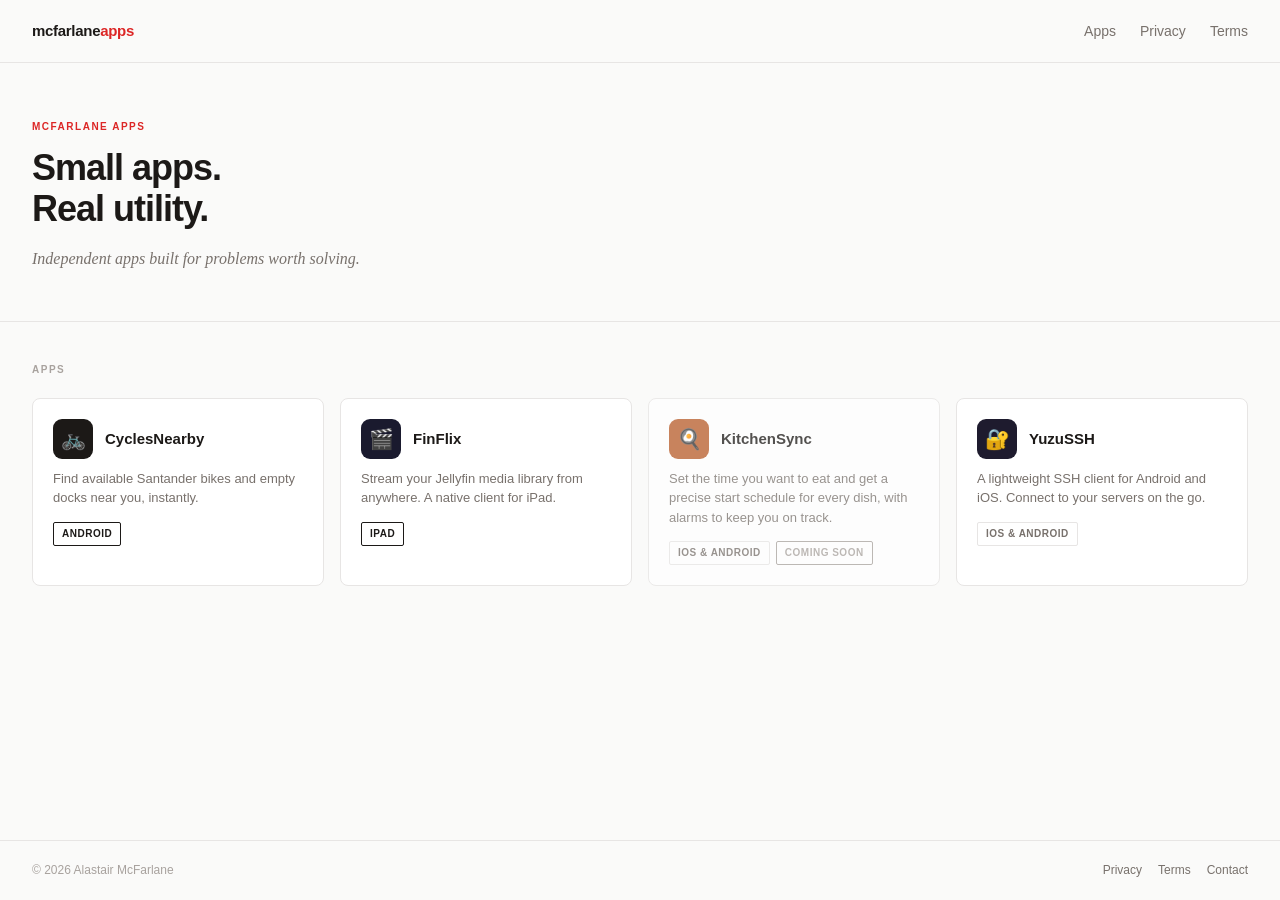
==== index.html @ d356126a "feat: route app cards to in-repo mini-pages with outbound CTAs Homepage cards for CyclesNearby and Y" ====
<!DOCTYPE html>
<html lang="en">
<head>
  <meta charset="UTF-8">
  <meta name="viewport" content="width=device-width, initial-scale=1.0">
  <meta name="description" content="McFarlane Apps — small apps built for real problems.">
  <title>McFarlane Apps</title>
  <link rel="stylesheet" href="style.css">
</head>
<body>
  <nav>
    <a href="index.html" class="brand">mcfarlane<span>apps</span></a>
    <ul class="nav-links">
      <li><a href="index.html#apps">Apps</a></li>
      <li><a href="privacy.html">Privacy</a></li>
      <li><a href="terms.html">Terms</a></li>
    </ul>
  </nav>

  <main>
    <section class="hero">
      <p class="eyebrow">McFarlane Apps</p>
      <h1>Small apps.<br>Real utility.</h1>
      <p class="subtitle">Independent apps built for problems worth solving.</p>
    </section>

    <section class="apps-section" id="apps">
      <p class="section-label">Apps</p>
      <div class="app-grid">

        <a href="cyclesnearby/index.html" class="app-card">
          <div class="app-card-header">
            <div class="app-icon">🚲</div>
            <div class="app-name">CyclesNearby</div>
          </div>
          <p class="app-tagline">Find available Santander bikes and empty docks near you, instantly.</p>
          <div class="badges">
            <span class="badge badge-dark">Android</span>
          </div>
        </a>

        <a href="finflix/index.html" class="app-card">
          <div class="app-card-header">
            <div class="app-icon" style="background:#1a1a2e;">🎬</div>
            <div class="app-name">FinFlix</div>
          </div>
          <p class="app-tagline">Stream your Jellyfin media library from anywhere. A native client for iPad.</p>
          <div class="badges">
            <span class="badge badge-dark">iPad</span>
          </div>
        </a>

        <div class="app-card app-card-disabled" aria-disabled="true">
          <div class="app-card-header">
            <div class="app-icon" style="background:#B85C2A;">🍳</div>
            <div class="app-name">KitchenSync</div>
          </div>
          <p class="app-tagline">Set the time you want to eat and get a precise start schedule for every dish, with alarms to keep you on track.</p>
          <div class="badges">
            <span class="badge">iOS &amp; Android</span>
            <span class="badge badge-soon">Coming soon</span>
          </div>
        </div>

        <a href="yuzussh/index.html" class="app-card">
          <div class="app-card-header">
            <div class="app-icon" style="background:#1e1b2e;">🔐</div>
            <div class="app-name">YuzuSSH</div>
          </div>
          <p class="app-tagline">A lightweight SSH client for Android and iOS. Connect to your servers on the go.</p>
          <div class="badges">
            <span class="badge">iOS &amp; Android</span>
          </div>
        </a>

      </div>
    </section>
  </main>

  <footer>
    <span>© 2026 Alastair McFarlane</span>
    <div class="footer-links">
      <a href="privacy.html">Privacy</a>
      <a href="terms.html">Terms</a>
      <a href="mailto:privacy@mcfarlaneapps.co.uk">Contact</a>
    </div>
  </footer>
</body>
</html>
---- style.css ----
/* ===== Reset & base ===== */
*, *::before, *::after { box-sizing: border-box; margin: 0; padding: 0; }

/* ===== Variables ===== */
:root {
  --bg: #fafaf9;
  --surface: #ffffff;
  --text: #1c1917;
  --muted: #78716c;
  --subtle: #a8a29e;
  --border: #e7e5e4;
  --accent: #dc2626;
  --font-sans: -apple-system, BlinkMacSystemFont, 'Segoe UI', Helvetica, Arial, sans-serif;
  --font-serif: Georgia, 'Times New Roman', serif;
}

body {
  background: var(--bg);
  color: var(--text);
  font-family: var(--font-sans);
  font-size: 16px;
  line-height: 1.6;
  min-height: 100vh;
  display: flex;
  flex-direction: column;
}

/* ===== Nav ===== */
nav {
  display: flex;
  justify-content: space-between;
  align-items: center;
  padding: 18px 32px;
  border-bottom: 1px solid var(--border);
}

.brand {
  font-weight: 800;
  font-size: 15px;
  letter-spacing: -0.3px;
  color: var(--text);
  text-decoration: none;
}
.brand span { color: var(--accent); }

.nav-links {
  display: flex;
  gap: 24px;
  list-style: none;
}
.nav-links a {
  color: var(--muted);
  text-decoration: none;
  font-size: 14px;
}
.nav-links a:hover { color: var(--text); }

/* ===== Main ===== */
main { flex: 1; }

/* ===== Hero (homepage) ===== */
.hero {
  padding: 56px 32px 48px;
  border-bottom: 1px solid var(--border);
}

.hero .eyebrow {
  font-size: 10px;
  font-weight: 700;
  letter-spacing: 1.5px;
  text-transform: uppercase;
  color: var(--accent);
  margin-bottom: 12px;
}

.hero h1 {
  font-size: 36px;
  font-weight: 800;
  letter-spacing: -1px;
  line-height: 1.15;
  margin-bottom: 16px;
  max-width: 480px;
}

.hero .subtitle {
  font-size: 16px;
  color: var(--muted);
  font-family: var(--font-serif);
  font-style: italic;
  line-height: 1.7;
}

/* ===== App grid ===== */
.apps-section {
  padding: 40px 32px;
}

.section-label {
  font-size: 10px;
  font-weight: 700;
  letter-spacing: 1.5px;
  text-transform: uppercase;
  color: var(--subtle);
  margin-bottom: 20px;
}

.app-grid {
  display: grid;
  grid-template-columns: repeat(auto-fill, minmax(260px, 1fr));
  gap: 16px;
}

.app-card {
  background: var(--surface);
  border: 1px solid var(--border);
  border-radius: 8px;
  padding: 20px;
  text-decoration: none;
  color: inherit;
  display: block;
  transition: border-color 0.15s, box-shadow 0.15s;
}
.app-card:hover {
  border-color: var(--subtle);
  box-shadow: 0 2px 8px rgba(0,0,0,0.06);
}

.app-card-header {
  display: flex;
  align-items: center;
  gap: 12px;
  margin-bottom: 10px;
}

.app-icon {
  width: 40px;
  height: 40px;
  border-radius: 9px;
  background: var(--text);
  display: flex;
  align-items: center;
  justify-content: center;
  font-size: 20px;
  flex-shrink: 0;
}

.app-name { font-weight: 700; font-size: 15px; }

.app-tagline {
  font-size: 13px;
  color: var(--muted);
  line-height: 1.5;
  margin-bottom: 14px;
}

/* ===== Badges ===== */
.badges { display: flex; gap: 6px; flex-wrap: wrap; }

.badge {
  display: inline-block;
  font-size: 10px;
  font-weight: 700;
  letter-spacing: 0.5px;
  text-transform: uppercase;
  color: var(--muted);
  border: 1px solid var(--border);
  padding: 3px 8px;
  border-radius: 2px;
}
.badge-dark  { color: var(--text);   border-color: var(--text); }
.badge-ext   { color: var(--accent); border-color: var(--accent); }
.badge-soon  { color: var(--subtle); border-color: var(--subtle); }

.app-card-disabled { cursor: default; opacity: 0.75; }
.app-card-disabled:hover { border-color: var(--border); box-shadow: none; }

/* ===== Footer ===== */
footer {
  border-top: 1px solid var(--border);
  padding: 20px 32px;
  display: flex;
  justify-content: space-between;
  align-items: center;
  font-size: 12px;
  color: var(--subtle);
  gap: 16px;
  flex-wrap: wrap;
}
footer a { color: var(--muted); text-decoration: none; }
footer a:hover { color: var(--text); text-decoration: underline; }
.footer-links { display: flex; gap: 16px; }

/* ===== App page hero ===== */
.app-hero {
  padding: 48px 32px 40px;
  border-bottom: 1px solid var(--border);
  max-width: 680px;
}

.back {
  font-size: 12px;
  color: var(--muted);
  text-decoration: none;
  display: inline-block;
  margin-bottom: 24px;
}
.back:hover { color: var(--text); }

.app-hero h1 {
  font-size: 32px;
  font-weight: 800;
  letter-spacing: -0.8px;
  margin-bottom: 12px;
}

.app-hero .tagline {
  font-size: 16px;
  color: var(--muted);
  font-family: var(--font-serif);
  font-style: italic;
  margin-bottom: 28px;
  line-height: 1.6;
}

.app-hero .platform-badges { margin-bottom: 28px; }

.store-badges { display: flex; gap: 12px; flex-wrap: wrap; align-items: center; }
.store-badge img { height: 40px; }

.cta-external {
  display: inline-flex;
  align-items: center;
  height: 44px;
  background: var(--surface);
  color: var(--text);
  font-size: 14px;
  font-weight: 600;
  letter-spacing: 0.2px;
  text-decoration: none;
  padding: 0 20px;
  border: 1px solid var(--border);
  border-radius: 8px;
  transition: border-color 0.15s, color 0.15s;
}
.cta-external:hover { border-color: var(--text); color: var(--text); }

.app-hero .cta-row {
  display: flex;
  flex-wrap: wrap;
  align-items: center;
  gap: 12px;
  margin-bottom: 28px;
}
.app-hero .cta-row .store-badges { margin: 0; }

.app-content {
  padding: 40px 32px;
  max-width: 680px;
}

.app-screenshot {
  margin: 8px 0 32px;
  text-align: left;
}
.app-screenshot img {
  max-width: 280px;
  width: 100%;
  border-radius: 16px;
  border: 1px solid var(--border);
  box-shadow: 0 8px 32px rgba(0,0,0,0.08);
}

/* ===== Contact (CyclesNearby) ===== */
.contact-section {
  padding: 40px 32px;
  border-top: 1px solid var(--border);
  max-width: 680px;
}
.contact-section h2 { font-size: 16px; font-weight: 700; margin-bottom: 6px; }
.contact-section p  { font-size: 14px; color: var(--muted); line-height: 1.6; }
.contact-section a  { color: var(--accent); text-decoration: none; }
.contact-section a:hover { text-decoration: underline; }

/* ===== Legal pages ===== */
.legal-hero {
  padding: 48px 32px 32px;
  border-bottom: 1px solid var(--border);
}
.legal-hero .back { margin-bottom: 20px; }
.legal-hero h1 {
  font-size: 28px;
  font-weight: 800;
  letter-spacing: -0.5px;
  margin-bottom: 8px;
}
.legal-hero .meta { font-size: 13px; color: var(--muted); }

.legal-content {
  padding: 40px 32px;
  max-width: 760px;
}
.legal-content h2 {
  font-size: 15px;
  font-weight: 700;
  margin: 32px 0 8px;
  text-transform: uppercase;
  letter-spacing: 0.3px;
}
.legal-content h3 { font-size: 14px; font-weight: 700; margin: 20px 0 6px; }
.legal-content p  { font-size: 14px; color: var(--muted); line-height: 1.75; margin-bottom: 12px; }
.legal-content ul { margin: 8px 0 12px 24px; }
.legal-content li { font-size: 14px; color: var(--muted); line-height: 1.7; margin-bottom: 4px; }
.legal-content strong { color: var(--text); font-weight: 600; }

.legal-content table { width: 100%; border-collapse: collapse; font-size: 13px; margin: 16px 0; }
.legal-content th { text-align: left; font-weight: 700; padding: 8px 12px; border-bottom: 2px solid var(--border); }
.legal-content td { padding: 8px 12px; border-bottom: 1px solid var(--border); color: var(--muted); vertical-align: top; }

/* ===== General privacy/terms hub pages ===== */
.hub-section { padding: 40px 32px; max-width: 640px; }
.hub-section h2 { font-size: 10px; font-weight: 700; letter-spacing: 1.5px; text-transform: uppercase; color: var(--subtle); margin-bottom: 16px; }
.app-policy-list { list-style: none; display: flex; flex-direction: column; gap: 10px; }
.app-policy-list a { font-size: 15px; font-weight: 600; color: var(--text); text-decoration: none; }
.app-policy-list a:hover { text-decoration: underline; }
.app-policy-list span { display: block; font-size: 12px; color: var(--muted); margin-top: 2px; }

/* ===== Responsive ===== */
@media (max-width: 600px) {
  nav { padding: 16px 20px; }
  .nav-links { gap: 16px; }
  .hero { padding: 36px 20px 32px; }
  .hero h1 { font-size: 28px; }
  .apps-section { padding: 28px 20px; }
  .app-grid { grid-template-columns: 1fr; }
  footer { padding: 16px 20px; flex-direction: column; align-items: flex-start; }
  .app-hero { padding: 32px 20px 28px; }
  .app-content { padding: 28px 20px; }
  .legal-hero { padding: 32px 20px 24px; }
  .legal-content { padding: 28px 20px; }
  .contact-section { padding: 28px 20px; }
  .hub-section { padding: 28px 20px; }
}
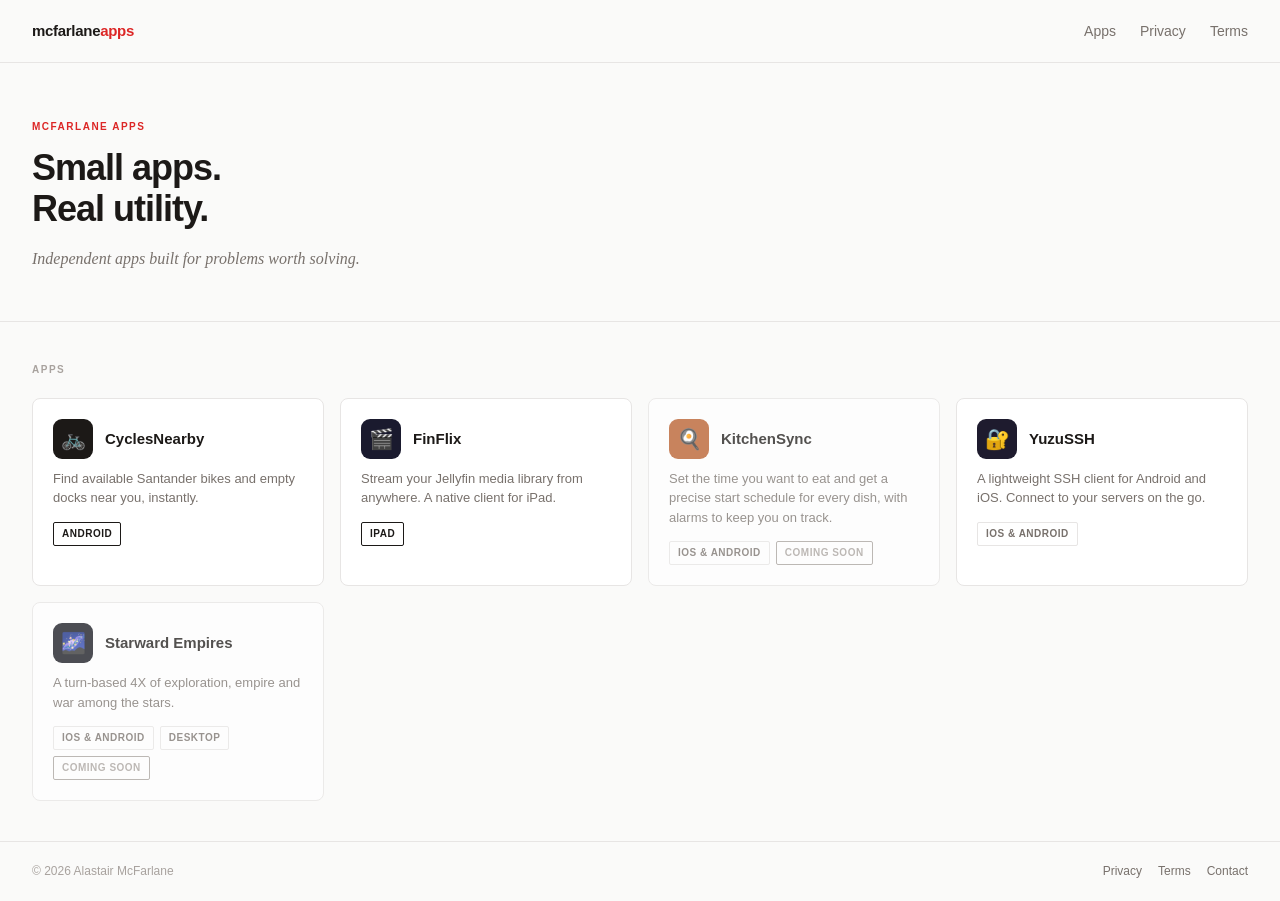
==== commit c47facda: "feat: add Starward Empires mini-page and homepage card (unlinked, coming soon) New per-app mini-page" ====
--- a/index.html
+++ b/index.html
@@ -5,7 +5,103 @@
   <meta name="viewport" content="width=device-width, initial-scale=1.0">
   <meta name="description" content="McFarlane Apps — small apps built for real problems.">
   <title>McFarlane Apps</title>
+  <meta property="og:type" content="website">
+  <meta property="og:url" content="https://mcfarlaneapps.co.uk/">
+  <meta property="og:title" content="McFarlane Apps">
+  <meta property="og:description" content="Small apps built for real problems.">
+  <meta property="og:image" content="https://mcfarlaneapps.co.uk/og-image.png">
+  <meta name="twitter:card" content="summary_large_image">
+  <link rel="icon" type="image/png" sizes="32x32" href="favicon-32.png">
+  <link rel="icon" type="image/png" sizes="16x16" href="favicon-16.png">
+  <link rel="icon" href="favicon.ico" sizes="any">
+  <link rel="apple-touch-icon" href="apple-touch-icon.png">
   <link rel="stylesheet" href="style.css">
+  <script type="application/ld+json">
+{
+  "@context": "https://schema.org",
+  "@graph": [
+    {
+      "@type": "Organization",
+      "@id": "https://mcfarlaneapps.co.uk/#org",
+      "name": "McFarlane Apps",
+      "url": "https://mcfarlaneapps.co.uk/",
+      "logo": "https://mcfarlaneapps.co.uk/branding/icon-512.png",
+      "founder": {
+        "@type": "Person",
+        "name": "Alastair McFarlane"
+      },
+      "email": "contact@mcfarlaneapps.co.uk"
+    },
+    {
+      "@type": "WebSite",
+      "@id": "https://mcfarlaneapps.co.uk/#website",
+      "url": "https://mcfarlaneapps.co.uk/",
+      "name": "McFarlane Apps",
+      "publisher": {
+        "@id": "https://mcfarlaneapps.co.uk/#org"
+      },
+      "description": "Small apps built for real problems."
+    },
+    {
+      "@type": "ItemList",
+      "itemListElement": [
+        {
+          "@type": "ListItem",
+          "position": 1,
+          "item": {
+            "@type": "SoftwareApplication",
+            "name": "CyclesNearby",
+            "url": "https://mcfarlaneapps.co.uk/cyclesnearby/",
+            "operatingSystem": "Android"
+          }
+        },
+        {
+          "@type": "ListItem",
+          "position": 2,
+          "item": {
+            "@type": "SoftwareApplication",
+            "name": "FinFlix",
+            "url": "https://mcfarlaneapps.co.uk/finflix/",
+            "operatingSystem": "iOS"
+          }
+        },
+        {
+          "@type": "ListItem",
+          "position": 3,
+          "item": {
+            "@type": "SoftwareApplication",
+            "name": "YuzuSSH",
+            "url": "https://mcfarlaneapps.co.uk/yuzussh/",
+            "operatingSystem": "Android, iOS"
+          }
+        },
+        {
+          "@type": "ListItem",
+          "position": 4,
+          "item": {
+            "@type": "SoftwareApplication",
+            "name": "KitchenSync",
+            "url": "https://mcfarlaneapps.co.uk/#apps",
+            "operatingSystem": "iOS, Android",
+            "applicationCategory": "LifestyleApplication"
+          }
+        },
+        {
+          "@type": "ListItem",
+          "position": 5,
+          "item": {
+            "@type": "VideoGame",
+            "name": "Starward Empires",
+            "url": "https://mcfarlaneapps.co.uk/starward/",
+            "operatingSystem": "Windows, macOS, Linux, iOS, Android",
+            "applicationCategory": "GameApplication"
+          }
+        }
+      ]
+    }
+  ]
+}
+  </script>
 </head>
 <body>
   <nav>
@@ -73,6 +169,19 @@
           </div>
         </a>
 
+        <div class="app-card app-card-disabled" aria-disabled="true">
+          <div class="app-card-header">
+            <div class="app-icon" style="background:#12141C;">🌌</div>
+            <div class="app-name">Starward Empires</div>
+          </div>
+          <p class="app-tagline">A turn-based 4X of exploration, empire and war among the stars.</p>
+          <div class="badges">
+            <span class="badge">iOS &amp; Android</span>
+            <span class="badge">Desktop</span>
+            <span class="badge badge-soon">Coming soon</span>
+          </div>
+        </div>
+
       </div>
     </section>
   </main>
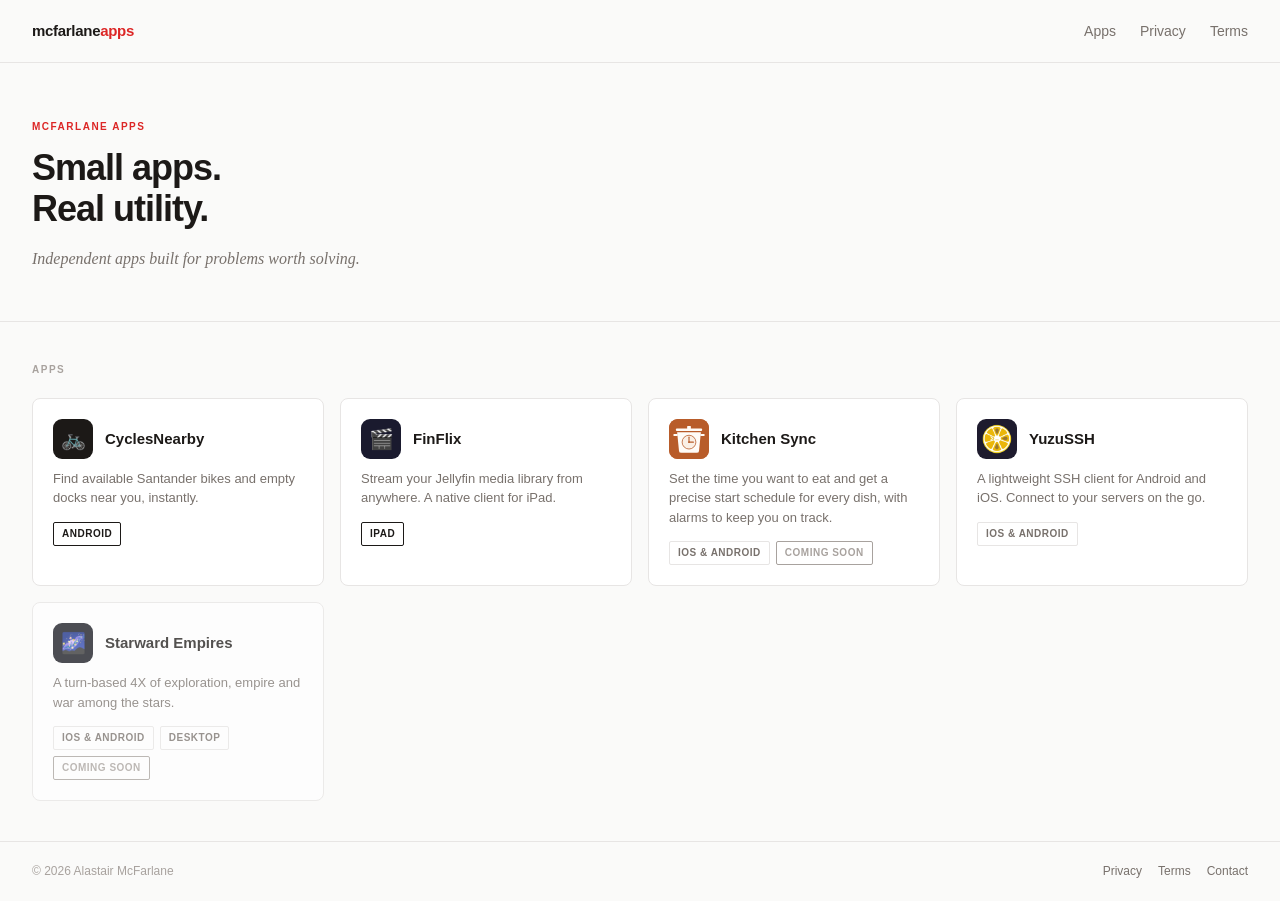
==== commit a35512ef: "feat: link the Kitchen Sync card to its site, real icons for Kitchen Sync and YuzuSSH" ====
--- a/index.html
+++ b/index.html
@@ -80,8 +80,8 @@
           "position": 4,
           "item": {
             "@type": "SoftwareApplication",
-            "name": "KitchenSync",
-            "url": "https://mcfarlaneapps.co.uk/#apps",
+            "name": "Kitchen Sync",
+            "url": "https://kitchensync.mcfarlaneapps.co.uk/",
             "operatingSystem": "iOS, Android",
             "applicationCategory": "LifestyleApplication"
           }
@@ -146,21 +146,21 @@
           </div>
         </a>
 
-        <div class="app-card app-card-disabled" aria-disabled="true">
+        <a href="https://kitchensync.mcfarlaneapps.co.uk/" class="app-card">
           <div class="app-card-header">
-            <div class="app-icon" style="background:#B85C2A;">🍳</div>
-            <div class="app-name">KitchenSync</div>
+            <div class="app-icon" style="background:#B85C2A;"><img src="kitchensync/assets/icon.svg" alt="" width="40" height="40"></div>
+            <div class="app-name">Kitchen Sync</div>
           </div>
           <p class="app-tagline">Set the time you want to eat and get a precise start schedule for every dish, with alarms to keep you on track.</p>
           <div class="badges">
             <span class="badge">iOS &amp; Android</span>
             <span class="badge badge-soon">Coming soon</span>
           </div>
-        </div>
+        </a>
 
         <a href="yuzussh/index.html" class="app-card">
           <div class="app-card-header">
-            <div class="app-icon" style="background:#1e1b2e;">🔐</div>
+            <div class="app-icon" style="background:#1e1b2e;"><img src="yuzussh/assets/icon.png" alt="" width="30" height="30"></div>
             <div class="app-name">YuzuSSH</div>
           </div>
           <p class="app-tagline">A lightweight SSH client for Android and iOS. Connect to your servers on the go.</p>
--- a/style.css
+++ b/style.css
@@ -143,6 +143,8 @@
   font-size: 20px;
   flex-shrink: 0;
 }
+
+.app-icon img { display: block; }
 
 .app-name { font-weight: 700; font-size: 15px; }
 
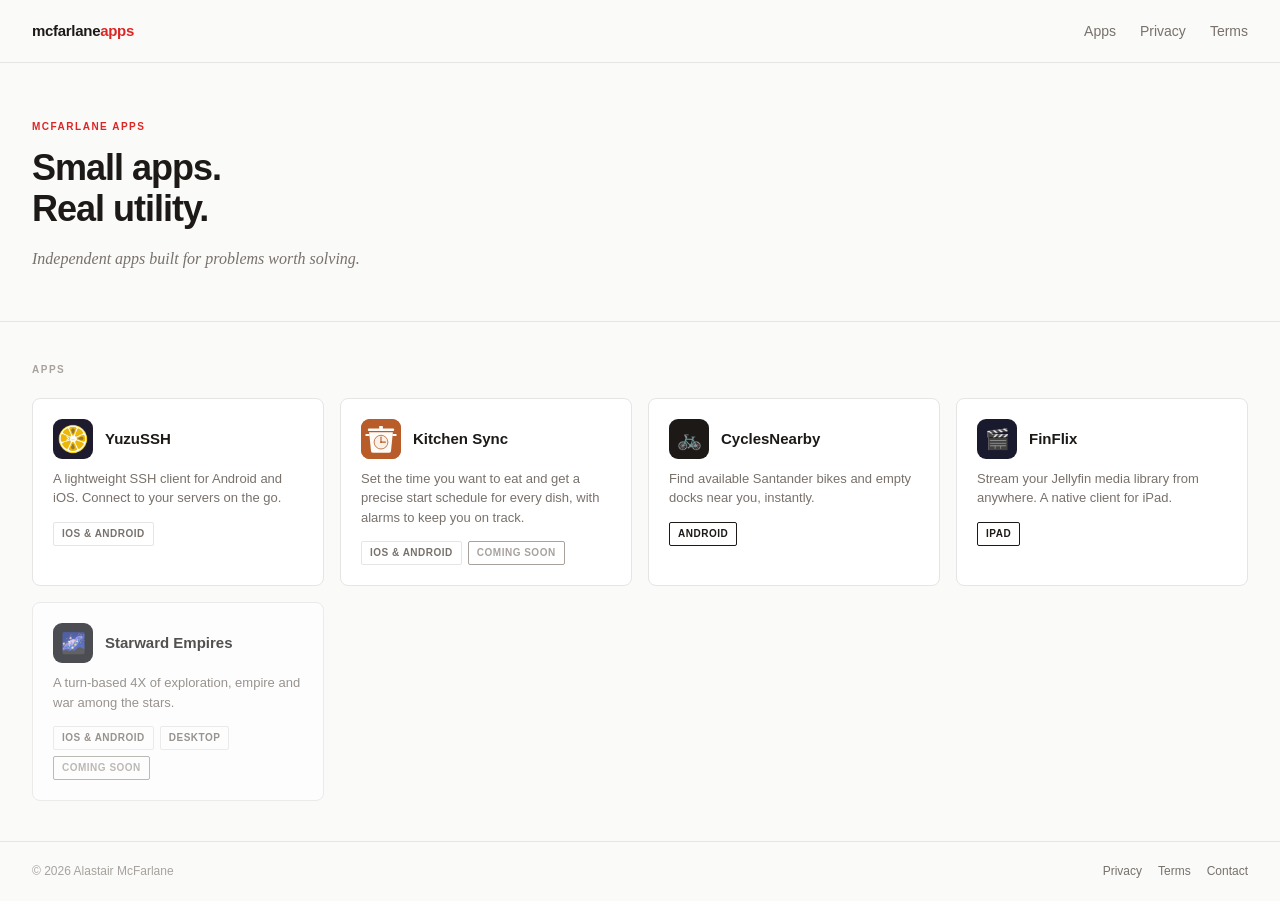
==== commit 4855d031: "feat: Kitchen Sync in the privacy and terms hubs, reorder the apps - Add Kitchen Sync to the privacy" ====
--- a/index.html
+++ b/index.html
@@ -50,6 +50,27 @@
           "position": 1,
           "item": {
             "@type": "SoftwareApplication",
+            "name": "YuzuSSH",
+            "url": "https://mcfarlaneapps.co.uk/yuzussh/",
+            "operatingSystem": "Android, iOS"
+          }
+        },
+        {
+          "@type": "ListItem",
+          "position": 2,
+          "item": {
+            "@type": "SoftwareApplication",
+            "name": "Kitchen Sync",
+            "url": "https://kitchensync.mcfarlaneapps.co.uk/",
+            "operatingSystem": "iOS, Android",
+            "applicationCategory": "LifestyleApplication"
+          }
+        },
+        {
+          "@type": "ListItem",
+          "position": 3,
+          "item": {
+            "@type": "SoftwareApplication",
             "name": "CyclesNearby",
             "url": "https://mcfarlaneapps.co.uk/cyclesnearby/",
             "operatingSystem": "Android"
@@ -57,33 +78,12 @@
         },
         {
           "@type": "ListItem",
-          "position": 2,
+          "position": 4,
           "item": {
             "@type": "SoftwareApplication",
             "name": "FinFlix",
             "url": "https://mcfarlaneapps.co.uk/finflix/",
             "operatingSystem": "iOS"
-          }
-        },
-        {
-          "@type": "ListItem",
-          "position": 3,
-          "item": {
-            "@type": "SoftwareApplication",
-            "name": "YuzuSSH",
-            "url": "https://mcfarlaneapps.co.uk/yuzussh/",
-            "operatingSystem": "Android, iOS"
-          }
-        },
-        {
-          "@type": "ListItem",
-          "position": 4,
-          "item": {
-            "@type": "SoftwareApplication",
-            "name": "Kitchen Sync",
-            "url": "https://kitchensync.mcfarlaneapps.co.uk/",
-            "operatingSystem": "iOS, Android",
-            "applicationCategory": "LifestyleApplication"
           }
         },
         {
@@ -124,6 +124,29 @@
       <p class="section-label">Apps</p>
       <div class="app-grid">
 
+        <a href="yuzussh/index.html" class="app-card">
+          <div class="app-card-header">
+            <div class="app-icon" style="background:#1e1b2e;"><img src="yuzussh/assets/icon.png" alt="" width="30" height="30"></div>
+            <div class="app-name">YuzuSSH</div>
+          </div>
+          <p class="app-tagline">A lightweight SSH client for Android and iOS. Connect to your servers on the go.</p>
+          <div class="badges">
+            <span class="badge">iOS &amp; Android</span>
+          </div>
+        </a>
+
+        <a href="https://kitchensync.mcfarlaneapps.co.uk/" class="app-card">
+          <div class="app-card-header">
+            <div class="app-icon" style="background:#B85C2A;"><img src="kitchensync/assets/icon.svg" alt="" width="40" height="40"></div>
+            <div class="app-name">Kitchen Sync</div>
+          </div>
+          <p class="app-tagline">Set the time you want to eat and get a precise start schedule for every dish, with alarms to keep you on track.</p>
+          <div class="badges">
+            <span class="badge">iOS &amp; Android</span>
+            <span class="badge badge-soon">Coming soon</span>
+          </div>
+        </a>
+
         <a href="cyclesnearby/index.html" class="app-card">
           <div class="app-card-header">
             <div class="app-icon">🚲</div>
@@ -143,29 +166,6 @@
           <p class="app-tagline">Stream your Jellyfin media library from anywhere. A native client for iPad.</p>
           <div class="badges">
             <span class="badge badge-dark">iPad</span>
-          </div>
-        </a>
-
-        <a href="https://kitchensync.mcfarlaneapps.co.uk/" class="app-card">
-          <div class="app-card-header">
-            <div class="app-icon" style="background:#B85C2A;"><img src="kitchensync/assets/icon.svg" alt="" width="40" height="40"></div>
-            <div class="app-name">Kitchen Sync</div>
-          </div>
-          <p class="app-tagline">Set the time you want to eat and get a precise start schedule for every dish, with alarms to keep you on track.</p>
-          <div class="badges">
-            <span class="badge">iOS &amp; Android</span>
-            <span class="badge badge-soon">Coming soon</span>
-          </div>
-        </a>
-
-        <a href="yuzussh/index.html" class="app-card">
-          <div class="app-card-header">
-            <div class="app-icon" style="background:#1e1b2e;"><img src="yuzussh/assets/icon.png" alt="" width="30" height="30"></div>
-            <div class="app-name">YuzuSSH</div>
-          </div>
-          <p class="app-tagline">A lightweight SSH client for Android and iOS. Connect to your servers on the go.</p>
-          <div class="badges">
-            <span class="badge">iOS &amp; Android</span>
           </div>
         </a>
 
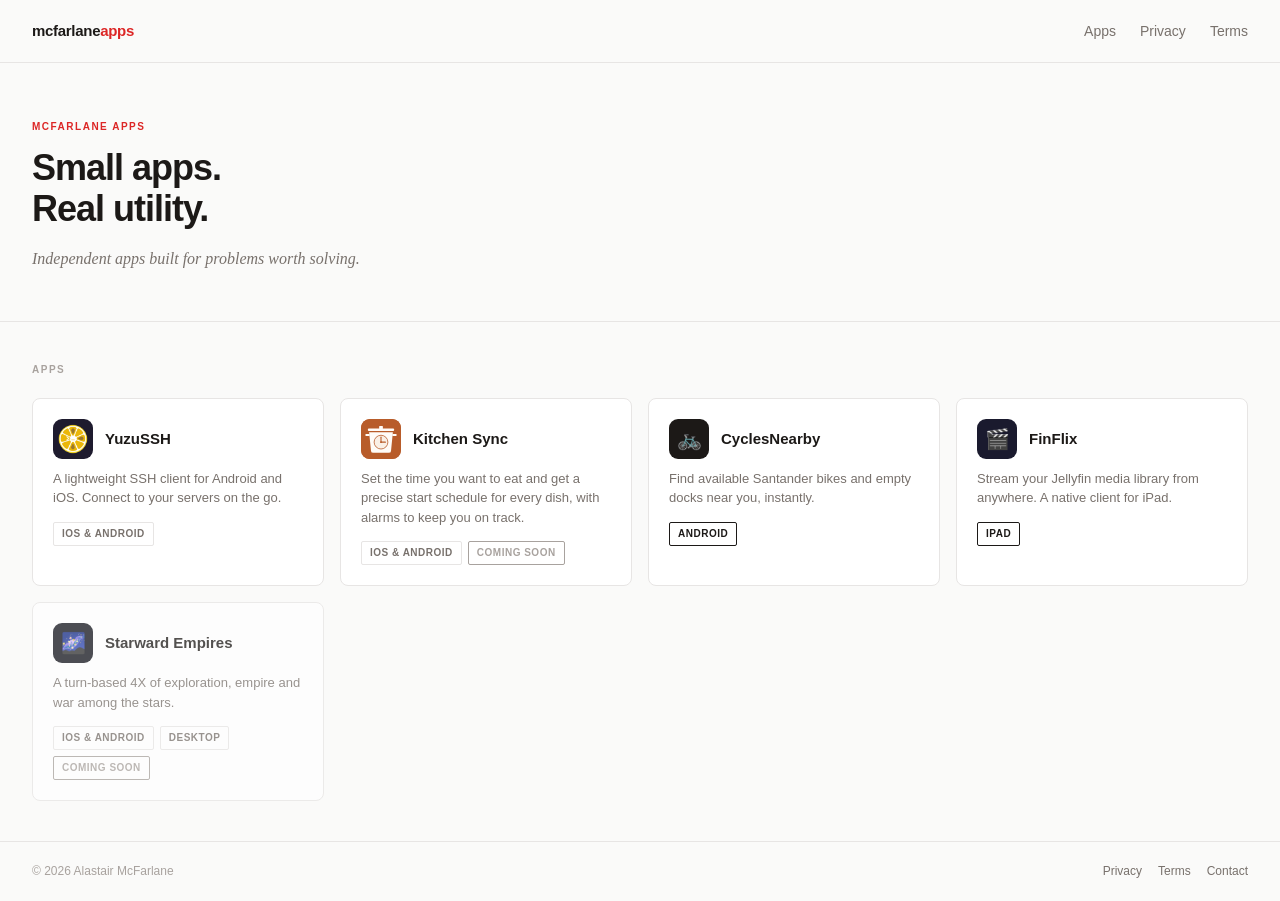
==== commit 83927ee8: "perf: serve the app screenshots and YuzuSSH icon as WebP" ====
--- a/index.html
+++ b/index.html
@@ -126,7 +126,7 @@
 
         <a href="yuzussh/index.html" class="app-card">
           <div class="app-card-header">
-            <div class="app-icon" style="background:#1e1b2e;"><img src="yuzussh/assets/icon.png" alt="" width="30" height="30"></div>
+            <div class="app-icon" style="background:#1e1b2e;"><img src="yuzussh/assets/icon.webp" alt="" width="30" height="30"></div>
             <div class="app-name">YuzuSSH</div>
           </div>
           <p class="app-tagline">A lightweight SSH client for Android and iOS. Connect to your servers on the go.</p>
